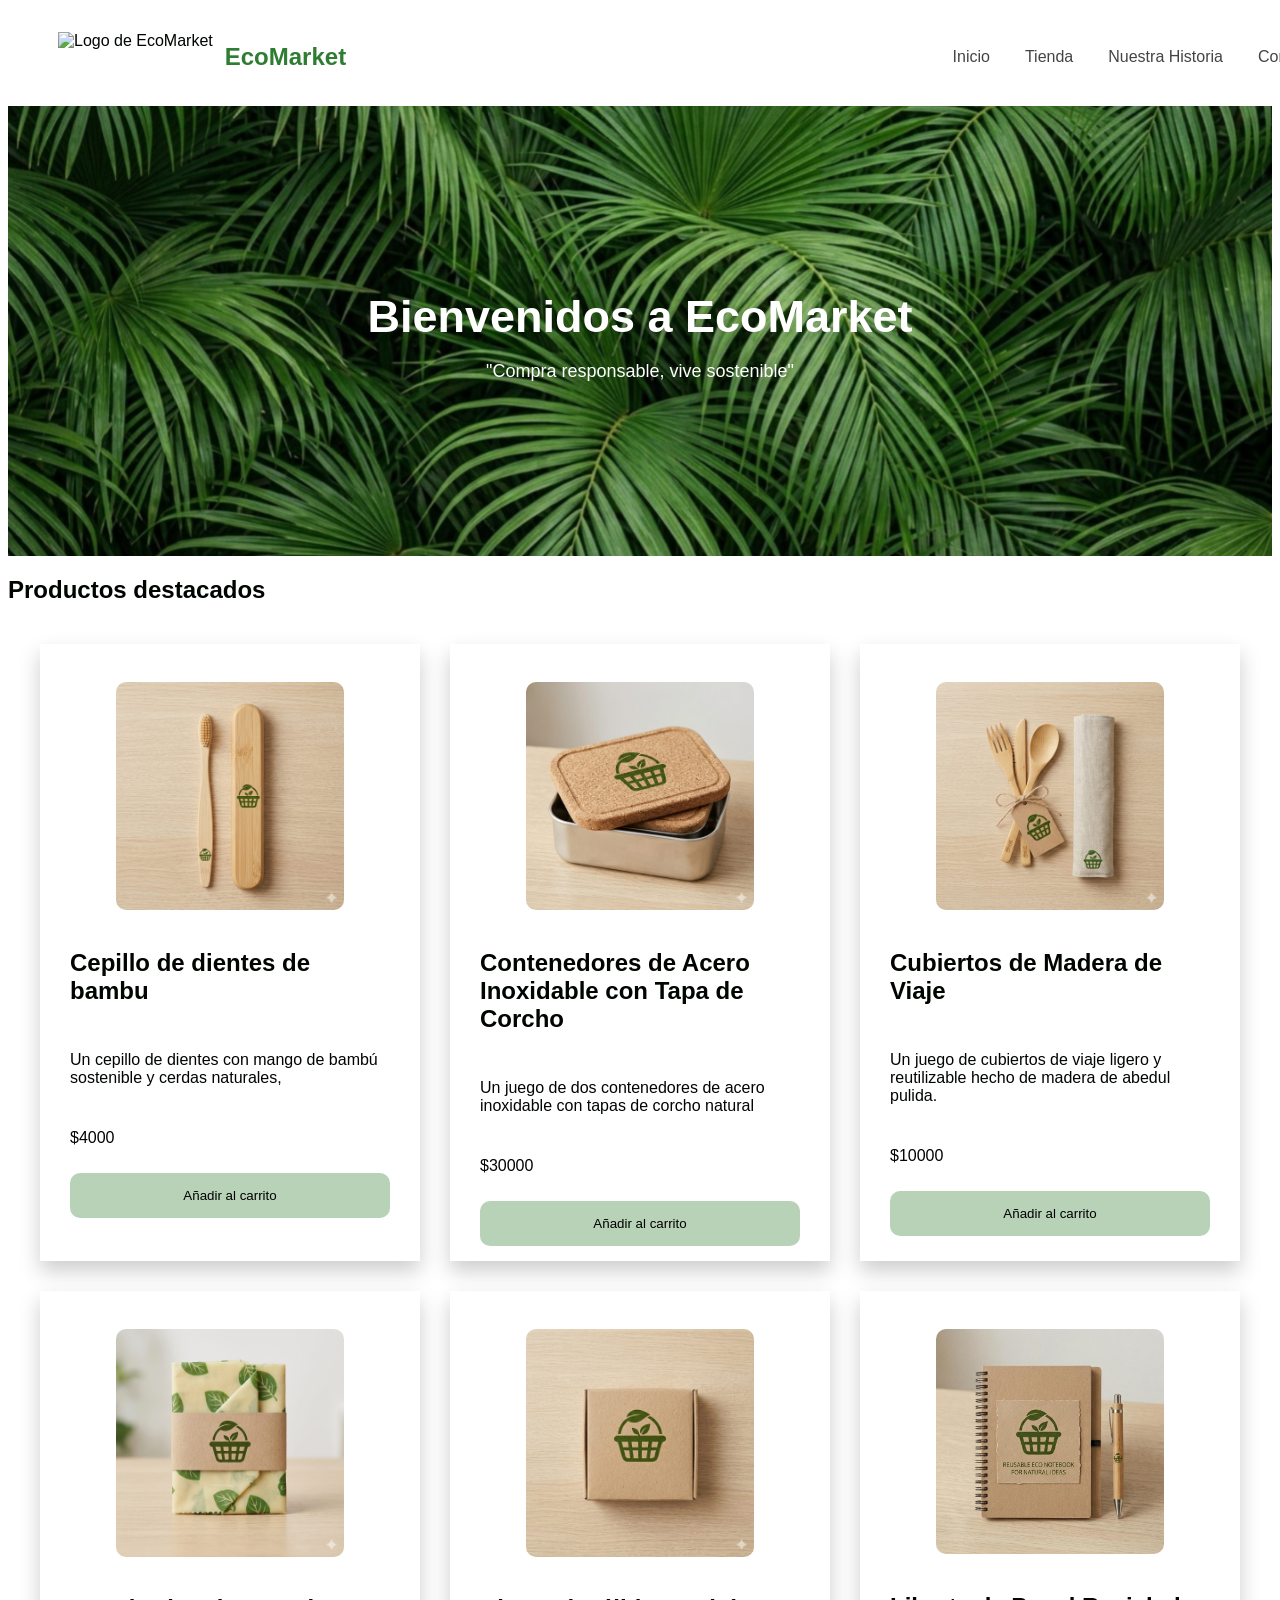
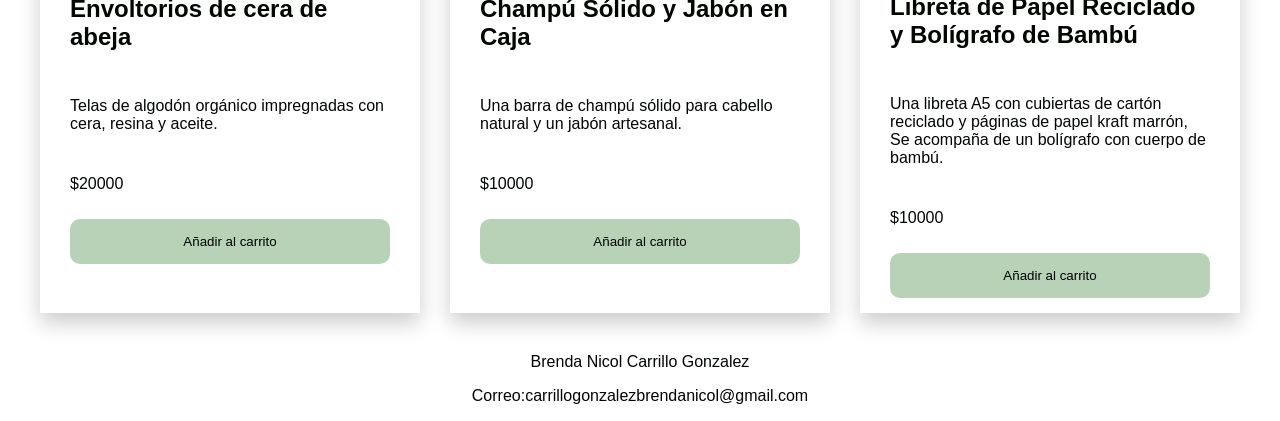
==== Proyecto EcoMarket/Proyecto-EcoMarket/Index.html @ d109c8c3 "Tercer commit" ====
<!DOCTYPE html>
<html lang="es">
<head>
    <meta charset="UTF-8">
    <meta name="viewport" content="width=device-width, initial-scale=1.0">
    <title>EcoMarket</title>
    <link rel="stylesheet" href="CSS/Style.css">

</head>
<body>
    <nav class="navegacion">
    <div class="logo-contenedor">
        <img src="imagenes/Logo.png" alt="Logo de EcoMarket" class="logo-img"></img>
        <h1 class="logo-texto">EcoMarket</h1>
    </div>
        <ul class="navegacion-links">
            <li><a href="#inicio">Inicio</a></li>
            <li><a href="#tienda">Tienda</a></li>
            <li><a href="#nuestra-historia.html">Nuestra Historia</a></li>
            <li><a href="#contacto">Contacto</a></li>
        </ul>
    </nav>

    <header class="hero-banner">
        <div class="hero-content">
            <h1>Bienvenidos a EcoMarket</h1>
            <p>"Compra responsable, vive sostenible"</p>
        </div>
</header>

<section id="inicio">

    <h2>Productos destacados</h2>

    <div class="contenedor-items">

        <div class="item">
            <div class="item-imagen">
                <img src="catalogo/cepillo de dientes.jpeg">
            </div>
            <div class="info-producto">
                <h2>Cepillo de dientes de bambu</h2>
                <p>Un cepillo de dientes con mango de bambú sostenible y cerdas naturales,</p>
                <p class="precio">$4000</p>
                <button>Añadir al carrito</button>
            </div>

        </div>

        <div class="item">
            <div class="item-imagen">
                <img src="catalogo/contenedor.jpeg">
            </div>
            <div class="info-producto">
                <h2>Contenedores de Acero Inoxidable con Tapa de Corcho</h2>
                <p>Un juego de dos contenedores de acero inoxidable
                    con tapas de corcho natural
                </p>
                <p class="precio">$30000</p>
                <button>Añadir al carrito</button>
            </div>
        </div>

        <div class="item">
            <div class="item-imagen">
                <img src="catalogo/cubiertos.jpeg">
            </div>
            <div class="info-producto">
                <h2>Cubiertos de Madera de Viaje</h2>
                <p>
                    Un juego de cubiertos de viaje ligero y reutilizable hecho de madera de abedul pulida.
                </p>
                <p class="precio">$10000</p>
                <button>Añadir al carrito</button>
            </div>
        </div>

        <div class="item">
            <div class="item-imagen">
                <img src="catalogo/Envoltorios.jpeg">
            </div>
            <div class="info-producto">
                <h2>Envoltorios de cera de abeja</h2>
                <p>
                    Telas de algodón orgánico impregnadas con cera, resina y aceite.
                </p>
                <p class="precio">$20000</p>
                <button>Añadir al carrito</button>
            </div>
        </div>
        
        <div class="item">
            <div class="item-imagen">
                <img src="catalogo/jabon.jpeg">
            </div>
            <div class="info-producto">
                <h2>Champú Sólido y Jabón en Caja</h2>
                <p>
                    Una barra de champú sólido para cabello natural y un jabón artesanal.
                </p>
                <p class="precio">$10000</p>
                <button>Añadir al carrito</button>
            </div>
        </div>

        <div class="item">
            <div class="item-imagen">
                <img src="catalogo/libreta.jpeg">
            </div>
            <div class="info-producto">
                <h2>Libreta de Papel Reciclado y Bolígrafo de Bambú</h2>
                <p>
                    Una libreta A5 con cubiertas de cartón reciclado y páginas de papel kraft marrón,
                    Se acompaña de un bolígrafo con cuerpo de bambú.
                </p>
                <p class="precio">$10000</p>
                <button>Añadir al carrito</button>
            </div>
        </div>

    </div>
</section>

<footer id="contacto">
    <p>Brenda Nicol Carrillo Gonzalez</p>
    <p>Correo:carrillogonzalezbrendanicol@gmail.com</p>

</footer>
</body>
</html>
---- Proyecto EcoMarket/Proyecto-EcoMarket/CSS/Style.css ----
body {
    font-family: arial, sans-serif;
    background-color: #ffffff;
    color: #000500;
}

.navegacion {
    display: flex;
    justify-content: space-between;
    align-items: center;
    padding: 15px 50px;
    background-color: #ffffff;
    width: 100%;
}

.logo-contenedor {
    display: flex;
    align-items: center;
    gap: 12px;
}

.logo-img {
    height: 50px;
    width: auto;
    display: block;
}

.logo-texto {
    font-size: 24px;
    font-weight: bold;
    color: #2e7d32;
    font-family: 'Arial', sans-serif;
}

.navegacion-links {
    display: flex;
    list-style: none;
    gap: 35px;
}

.navegacion-links a {
    text-decoration: none;
    color: #444444;
    font-size: 16px;
    font-weight: 500;
    transition: color 0.3s ease;
}

.navegacion-links a:hover {
    color: #2e7d32;
}

.hero-banner {
    background-image: url('../Imagenes/Banner.png');
    background-size: cover;
    background-position: center;
    width: 100%;
    height: 450px;
    display: flex;
    align-items: center;
    justify-content: center;
    text-align: center;
}

.hero-content {
    color: #ffffff;
}

.hero-content h1 {
    font-size: 45px;
    font-weight: 700;
    margin-bottom: 15px;
}

.hero-content p {
    font-size: 18px;
}

@media (min-width: 768px) {
    .contenedor {
        grid-template-columns: 1fr 1fr;
    }
}

@media (min-width: 768px) {
    .contenedor {
        grid-template-columns: 1fr 1fr;
    }
}

img {
    max-width: 100%;
}
.contenedor-items {
    display: grid;
    grid-template-columns: repeat(3,1fr);
    gap: 30px;
    padding: 20px;
    max-width: 1200px;
    margin: 20px auto;
    border-radius: 10px;
}

.item {
    box-shadow: 0 10px 20px rgba(0, 0, 0, 0.20);
}

.item img {
    width: 100%;
    height: auto;
    border: 10px 10px;
    transition: all .5s;
    object-fit: cover;
    border-radius: 10px;
}

.item:hover img {
    transform: scale(1.2);
}

.info-producto {
    padding: 15px 30px;
    display: flex;
    flex-direction: column;
    gap: 10px;
}

.info-producto button {
    border: none;
    background: none;
    background-color: #b7d2b6;
    padding: 15px 10px;
    border-radius: 10px;
    cursor: pointer;
    transition: all 1s ease;
}

.info-producto button:hover {
    background-color: #63a355;
    transform: scale(1.1)

}

footer {
    text-align: center;
}

.item-imagen {
    margin-left: 20%;
    margin-right: 20%;
    margin-top: 10%;
}
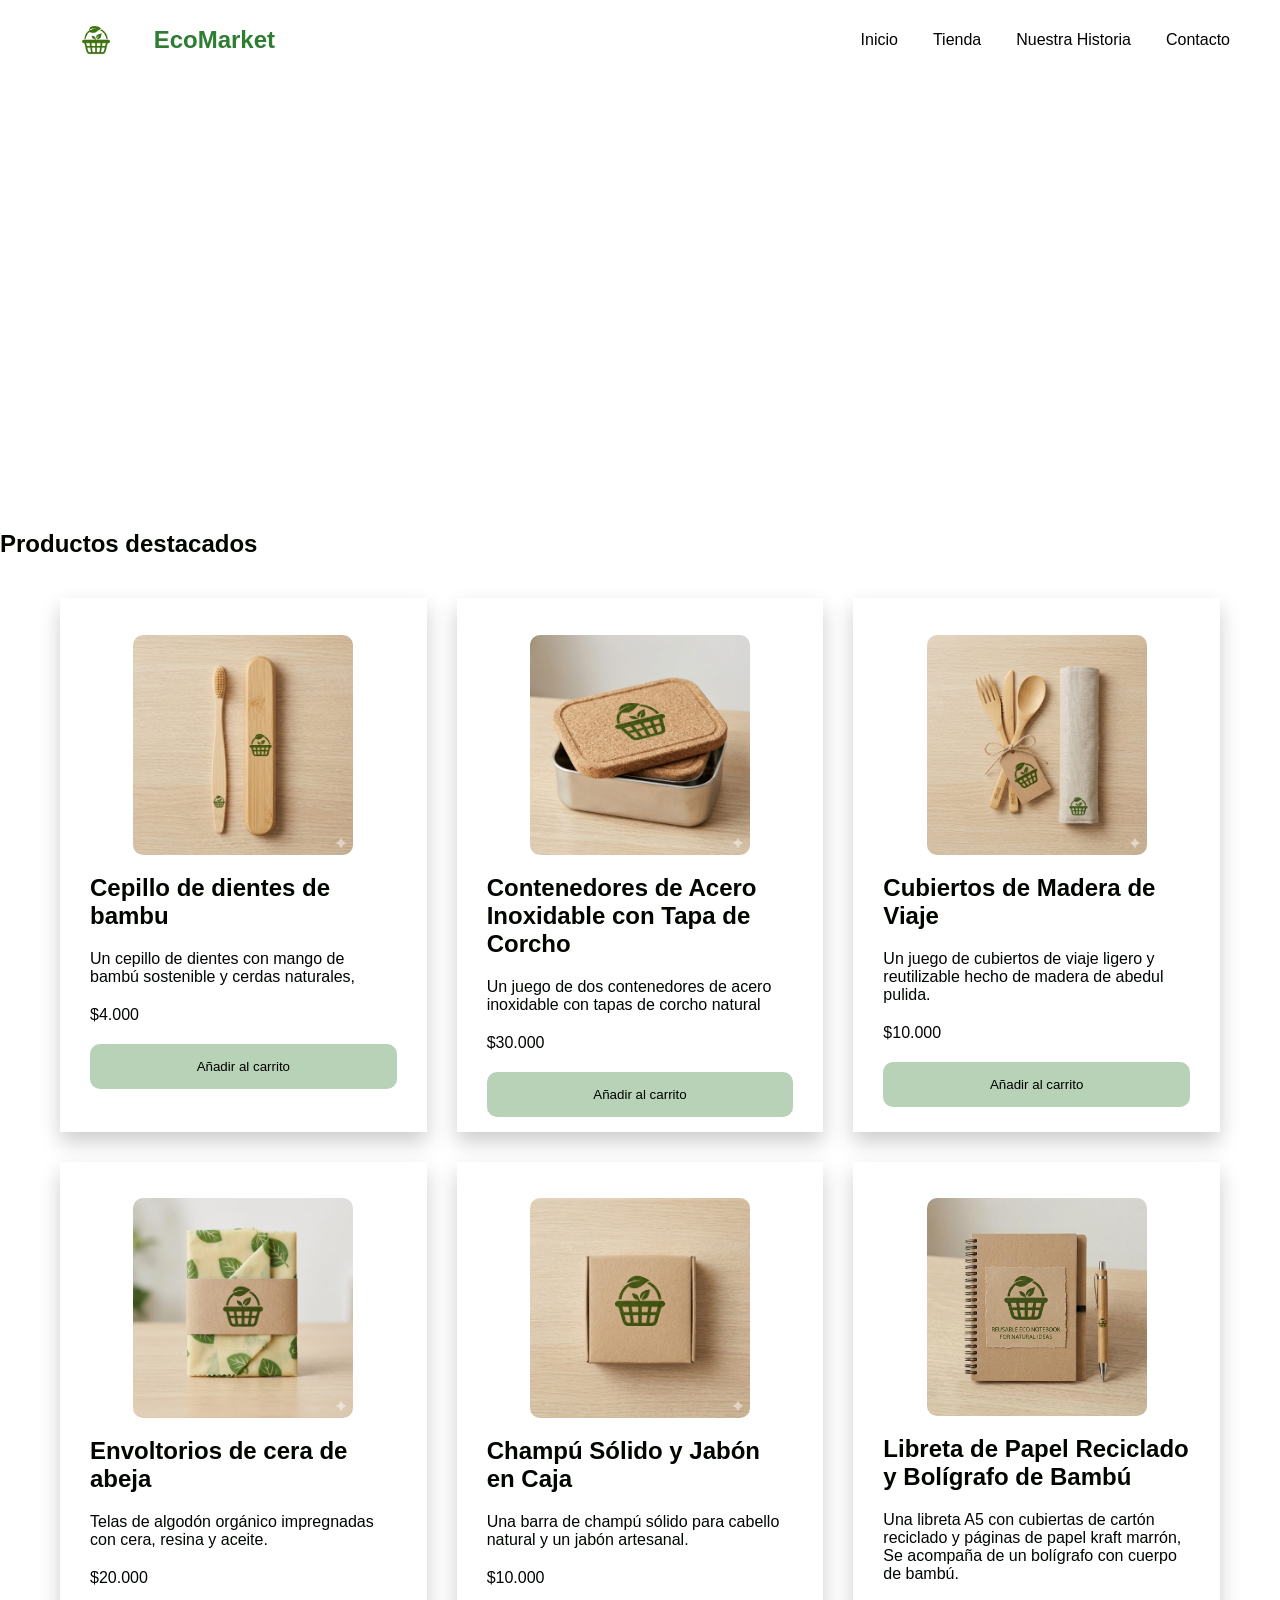
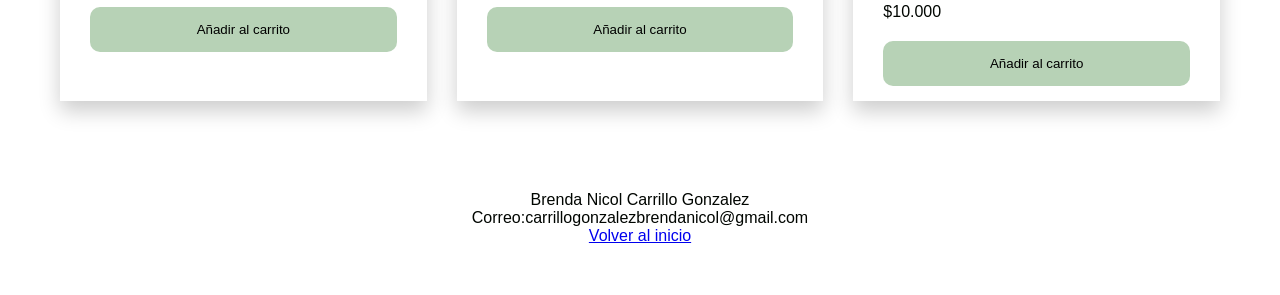
==== commit 0bb2ef27: "Cuarto commit" ====
--- a/Proyecto EcoMarket/Proyecto-EcoMarket/Index.html
+++ b/Proyecto EcoMarket/Proyecto-EcoMarket/Index.html
@@ -10,13 +10,13 @@
 <body>
     <nav class="navegacion">
     <div class="logo-contenedor">
-        <img src="imagenes/Logo.png" alt="Logo de EcoMarket" class="logo-img"></img>
+        <img src="Imagenes/Logo.png" alt="Logo de EcoMarket" class="logo-img"></img>
         <h1 class="logo-texto">EcoMarket</h1>
     </div>
         <ul class="navegacion-links">
             <li><a href="#inicio">Inicio</a></li>
-            <li><a href="#tienda">Tienda</a></li>
-            <li><a href="#nuestra-historia.html">Nuestra Historia</a></li>
+            <li><a href="tienda.html">Tienda</a></li>
+            <li><a href="SobreNosotros.html" target="_blank">Nuestra Historia</a></li>
             <li><a href="#contacto">Contacto</a></li>
         </ul>
     </nav>
@@ -26,7 +26,7 @@
             <h1>Bienvenidos a EcoMarket</h1>
             <p>"Compra responsable, vive sostenible"</p>
         </div>
-</header>
+    </header>
 
 <section id="inicio">
 
@@ -41,7 +41,7 @@
             <div class="info-producto">
                 <h2>Cepillo de dientes de bambu</h2>
                 <p>Un cepillo de dientes con mango de bambú sostenible y cerdas naturales,</p>
-                <p class="precio">$4000</p>
+                <p class="precio">$4.000</p>
                 <button>Añadir al carrito</button>
             </div>
 
@@ -56,7 +56,7 @@
                 <p>Un juego de dos contenedores de acero inoxidable
                     con tapas de corcho natural
                 </p>
-                <p class="precio">$30000</p>
+                <p class="precio">$30.000</p>
                 <button>Añadir al carrito</button>
             </div>
         </div>
@@ -70,7 +70,7 @@
                 <p>
                     Un juego de cubiertos de viaje ligero y reutilizable hecho de madera de abedul pulida.
                 </p>
-                <p class="precio">$10000</p>
+                <p class="precio">$10.000</p>
                 <button>Añadir al carrito</button>
             </div>
         </div>
@@ -84,11 +84,11 @@
                 <p>
                     Telas de algodón orgánico impregnadas con cera, resina y aceite.
                 </p>
-                <p class="precio">$20000</p>
+                <p class="precio">$20.000</p>
                 <button>Añadir al carrito</button>
             </div>
         </div>
-        
+
         <div class="item">
             <div class="item-imagen">
                 <img src="catalogo/jabon.jpeg">
@@ -98,7 +98,7 @@
                 <p>
                     Una barra de champú sólido para cabello natural y un jabón artesanal.
                 </p>
-                <p class="precio">$10000</p>
+                <p class="precio">$10.000</p>
                 <button>Añadir al carrito</button>
             </div>
         </div>
@@ -113,17 +113,18 @@
                     Una libreta A5 con cubiertas de cartón reciclado y páginas de papel kraft marrón,
                     Se acompaña de un bolígrafo con cuerpo de bambú.
                 </p>
-                <p class="precio">$10000</p>
+                <p class="precio">$10.000</p>
                 <button>Añadir al carrito</button>
             </div>
         </div>
-
     </div>
 </section>
 
 <footer id="contacto">
     <p>Brenda Nicol Carrillo Gonzalez</p>
     <p>Correo:carrillogonzalezbrendanicol@gmail.com</p>
+    <p><a href="#inicio">Volver al inicio</a></p>
+
 
 </footer>
 </body>
--- a/Proyecto EcoMarket/Proyecto-EcoMarket/CSS/Style.css
+++ b/Proyecto EcoMarket/Proyecto-EcoMarket/CSS/Style.css
@@ -1,3 +1,9 @@
+* {
+    margin: 0;
+    padding: 0;
+    box-sizing: border-box;
+}
+
 body {
     font-family: arial, sans-serif;
     background-color: #ffffff;
@@ -38,9 +44,9 @@
     gap: 35px;
 }
 
-.navegacion-links a {
+.navegacion-links a  {
     text-decoration: none;
-    color: #444444;
+    color: #000000;
     font-size: 16px;
     font-weight: 500;
     transition: color 0.3s ease;
@@ -51,7 +57,7 @@
 }
 
 .hero-banner {
-    background-image: url('../Imagenes/Banner.png');
+    background-image: url('../Imagenes/banner.png');
     background-size: cover;
     background-position: center;
     width: 100%;
@@ -91,6 +97,7 @@
 img {
     max-width: 100%;
 }
+
 .contenedor-items {
     display: grid;
     grid-template-columns: repeat(3,1fr);
@@ -100,7 +107,6 @@
     margin: 20px auto;
     border-radius: 10px;
 }
-
 .item {
     box-shadow: 0 10px 20px rgba(0, 0, 0, 0.20);
 }
@@ -122,14 +128,14 @@
     padding: 15px 30px;
     display: flex;
     flex-direction: column;
-    gap: 10px;
+    gap: 20px;
 }
 
 .info-producto button {
     border: none;
     background: none;
     background-color: #b7d2b6;
-    padding: 15px 10px;
+    padding: 15px 20px;
     border-radius: 10px;
     cursor: pointer;
     transition: all 1s ease;
@@ -143,6 +149,8 @@
 
 footer {
     text-align: center;
+    margin-top: 20px;
+    padding: 50px;
 }
 
 .item-imagen {
@@ -152,3 +160,4 @@
 }
 
 
+
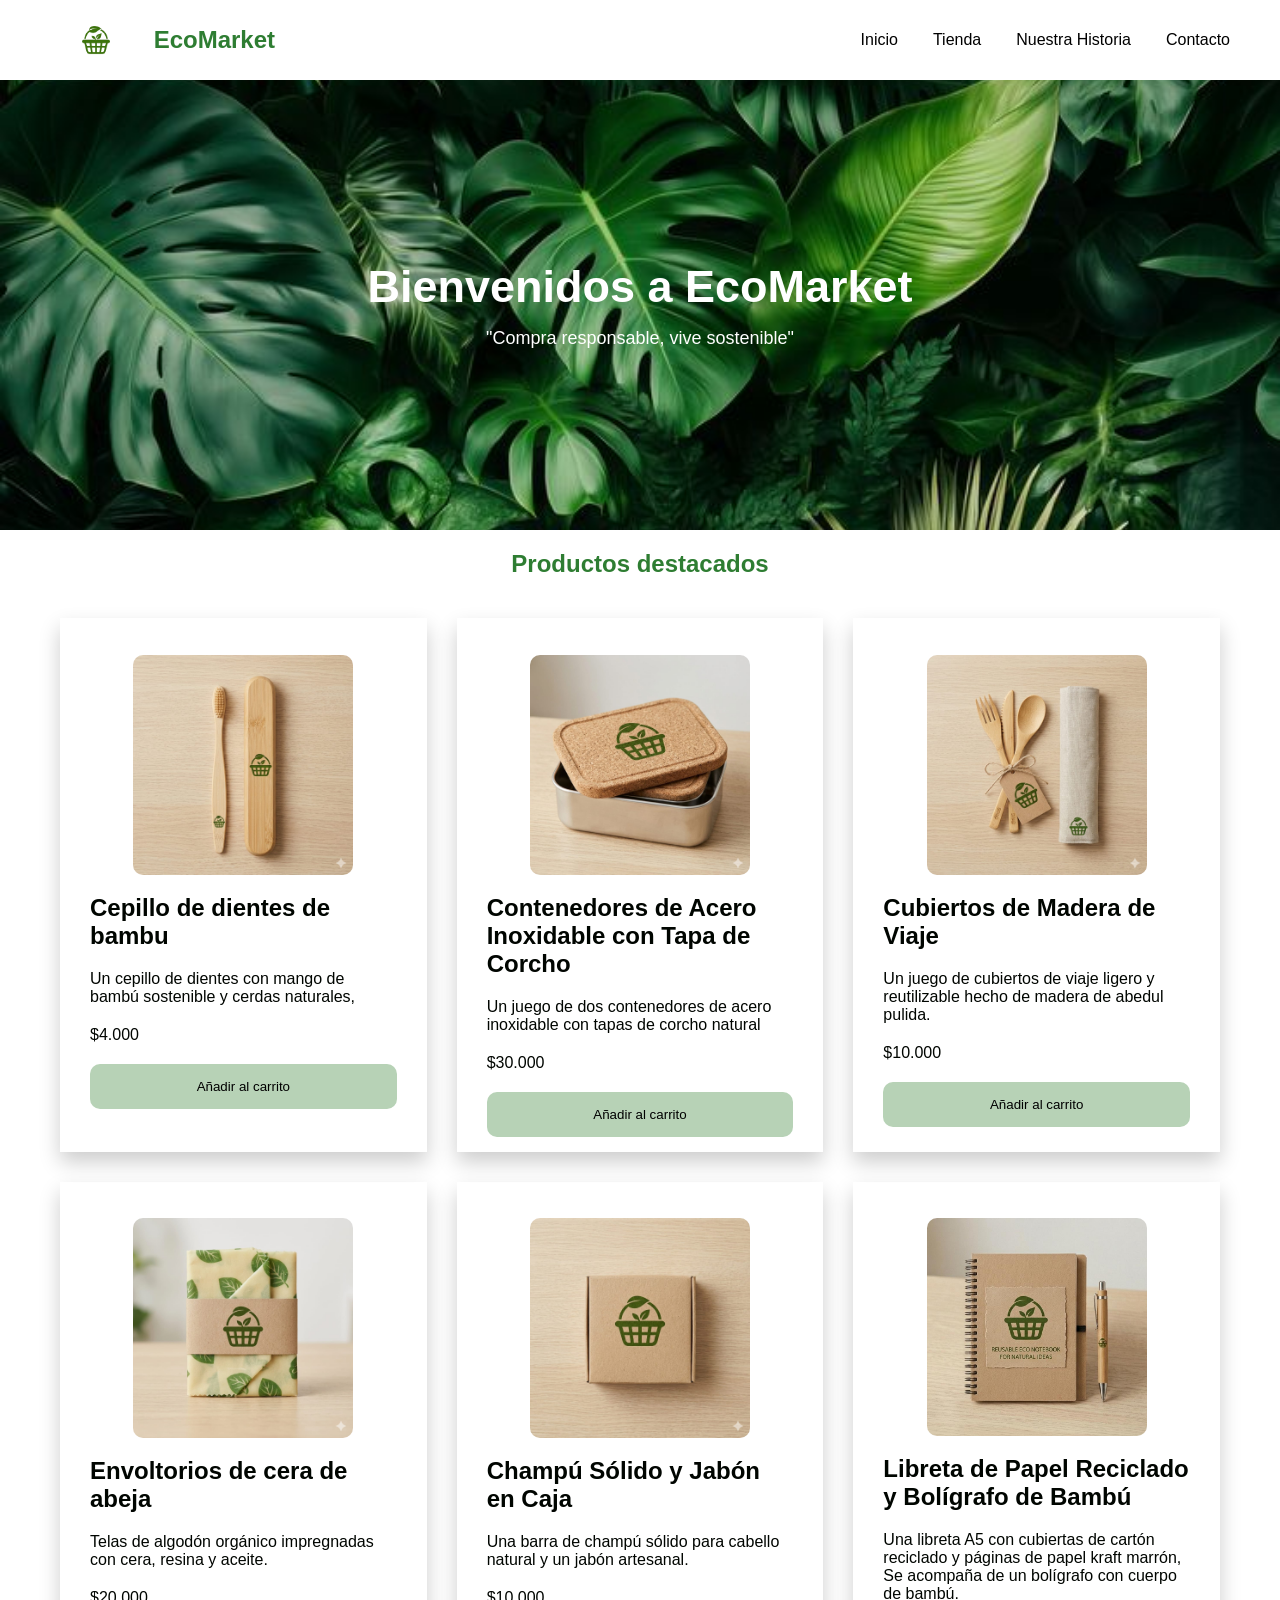
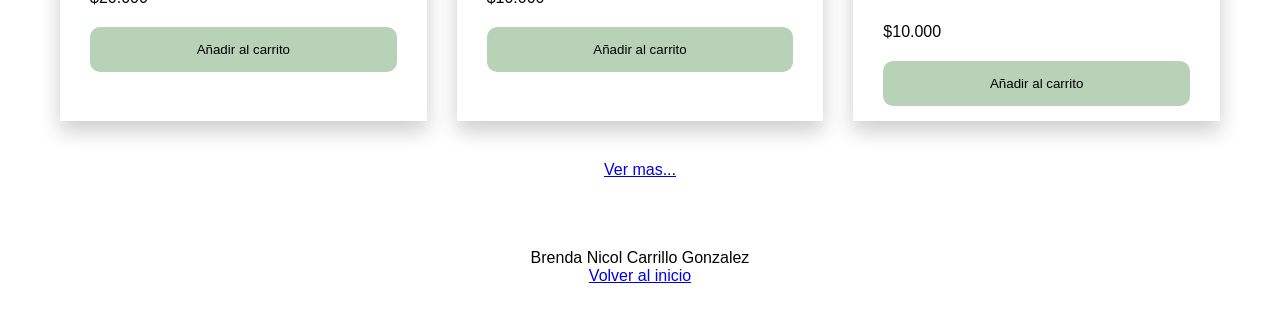
==== commit 45c15a0e: "Quinto commit" ====
--- a/Proyecto EcoMarket/Proyecto-EcoMarket/Index.html
+++ b/Proyecto EcoMarket/Proyecto-EcoMarket/Index.html
@@ -17,20 +17,20 @@
             <li><a href="#inicio">Inicio</a></li>
             <li><a href="tienda.html">Tienda</a></li>
             <li><a href="SobreNosotros.html" target="_blank">Nuestra Historia</a></li>
-            <li><a href="#contacto">Contacto</a></li>
+            <li><a href="contacto.html" target="_blank">Contacto</a></li>
         </ul>
     </nav>
 
-    <header class="hero-banner">
+    <header class="hero-banner" id="inicio">
         <div class="hero-content">
             <h1>Bienvenidos a EcoMarket</h1>
             <p>"Compra responsable, vive sostenible"</p>
         </div>
     </header>
 
-<section id="inicio">
+<section>
 
-    <h2>Productos destacados</h2>
+    <h2 class="inicio">Productos destacados</h2>
 
     <div class="contenedor-items">
 
@@ -120,12 +120,13 @@
     </div>
 </section>
 
+<div class="ver-mas">
+    <p><a href="tienda.html">Ver mas...</a></p>
+</div>
+
 <footer id="contacto">
     <p>Brenda Nicol Carrillo Gonzalez</p>
-    <p>Correo:carrillogonzalezbrendanicol@gmail.com</p>
-    <p><a href="#inicio">Volver al inicio</a></p>
-
-
+    <p><a href="#inicio" class="footer-links">Volver al inicio</a></p>
 </footer>
 </body>
 </html>
--- a/Proyecto EcoMarket/Proyecto-EcoMarket/CSS/Style.css
+++ b/Proyecto EcoMarket/Proyecto-EcoMarket/CSS/Style.css
@@ -17,6 +17,12 @@
     padding: 15px 50px;
     background-color: #ffffff;
     width: 100%;
+}
+
+.inicio {
+    text-align: center;
+    margin-top: 20px;
+    color: #2e7d32;
 }
 
 .logo-contenedor {
@@ -57,7 +63,7 @@
 }
 
 .hero-banner {
-    background-image: url('../Imagenes/banner.png');
+    background-image: url('../Imagenes/banner.jpeg');
     background-size: cover;
     background-position: center;
     width: 100%;
@@ -159,5 +165,19 @@
     margin-top: 10%;
 }
 
+.fotter-links a {
+    text-align: center ;
+}
+
+.fotter-links:hover {
+    color: #2e7d32;
+}
+
+.ver-mas {
+    text-align: center;
+    text-decoration: none;
+}
+   
 
 
+
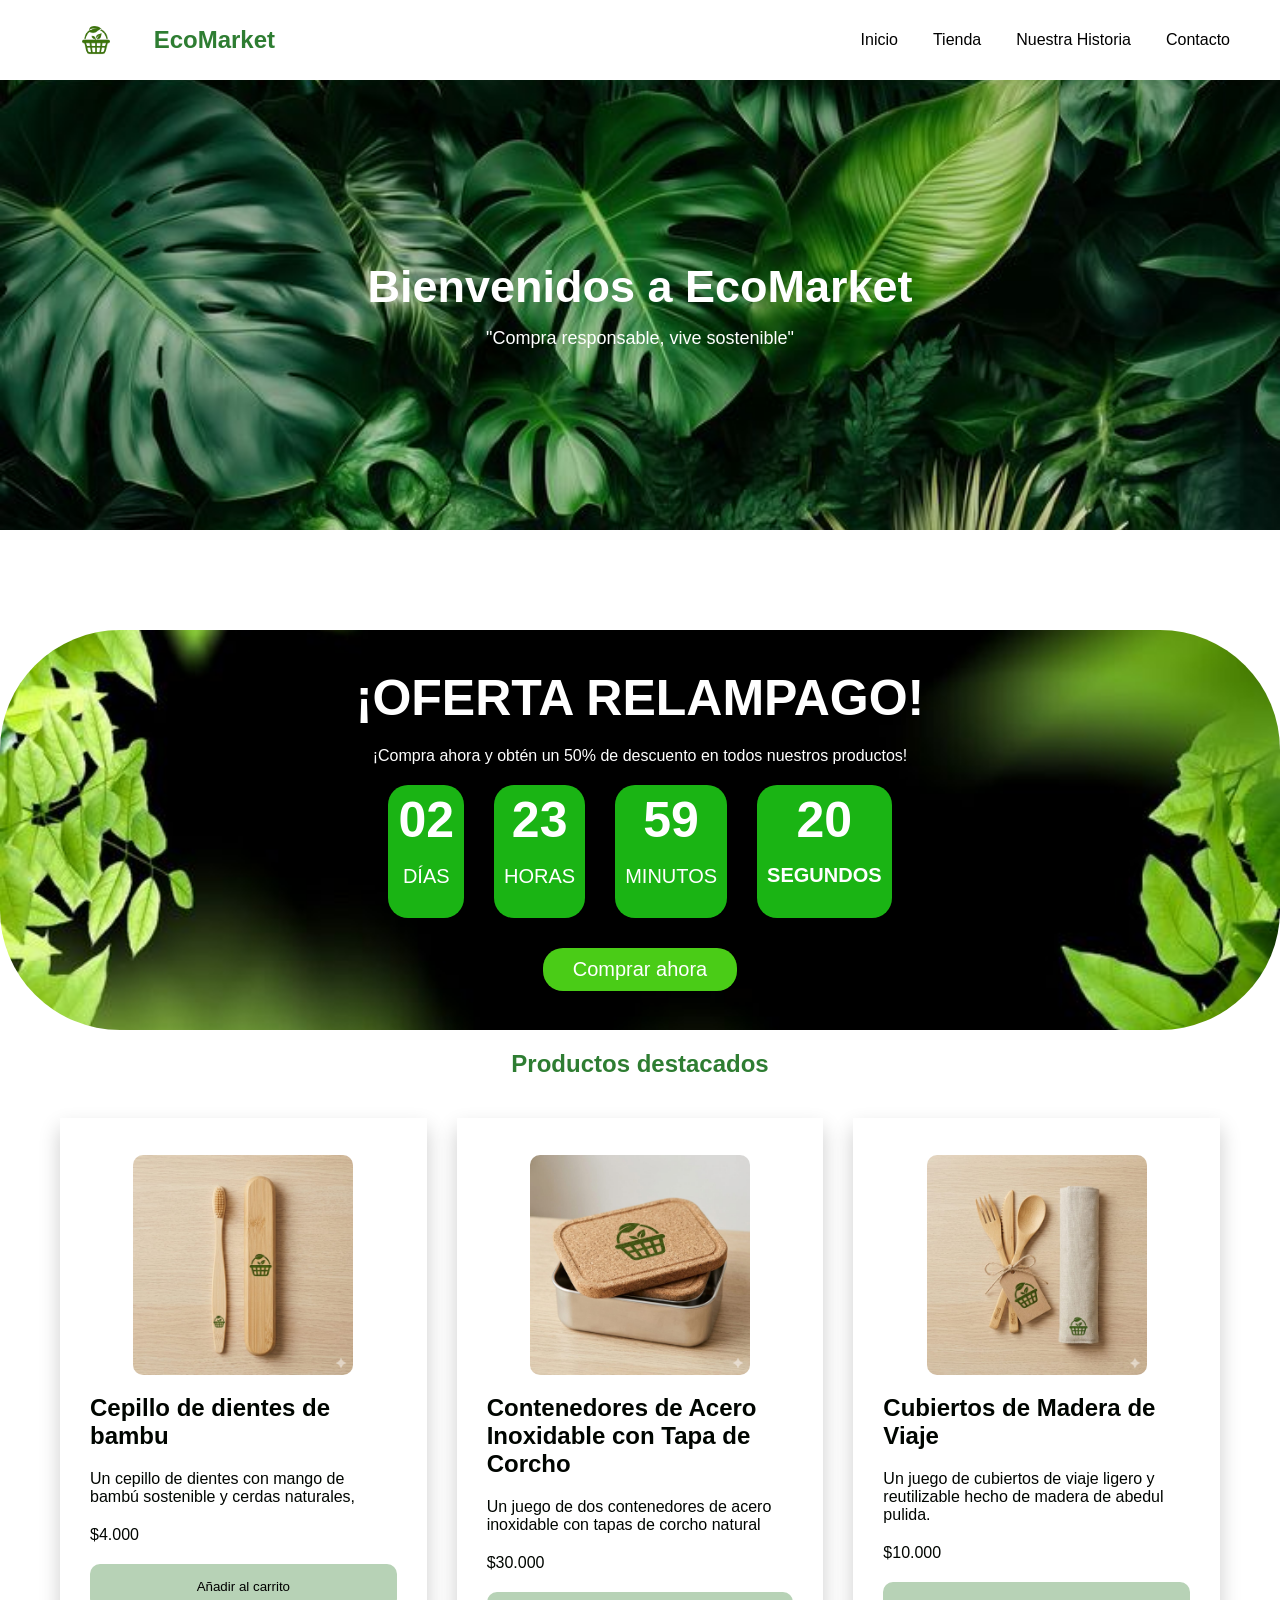
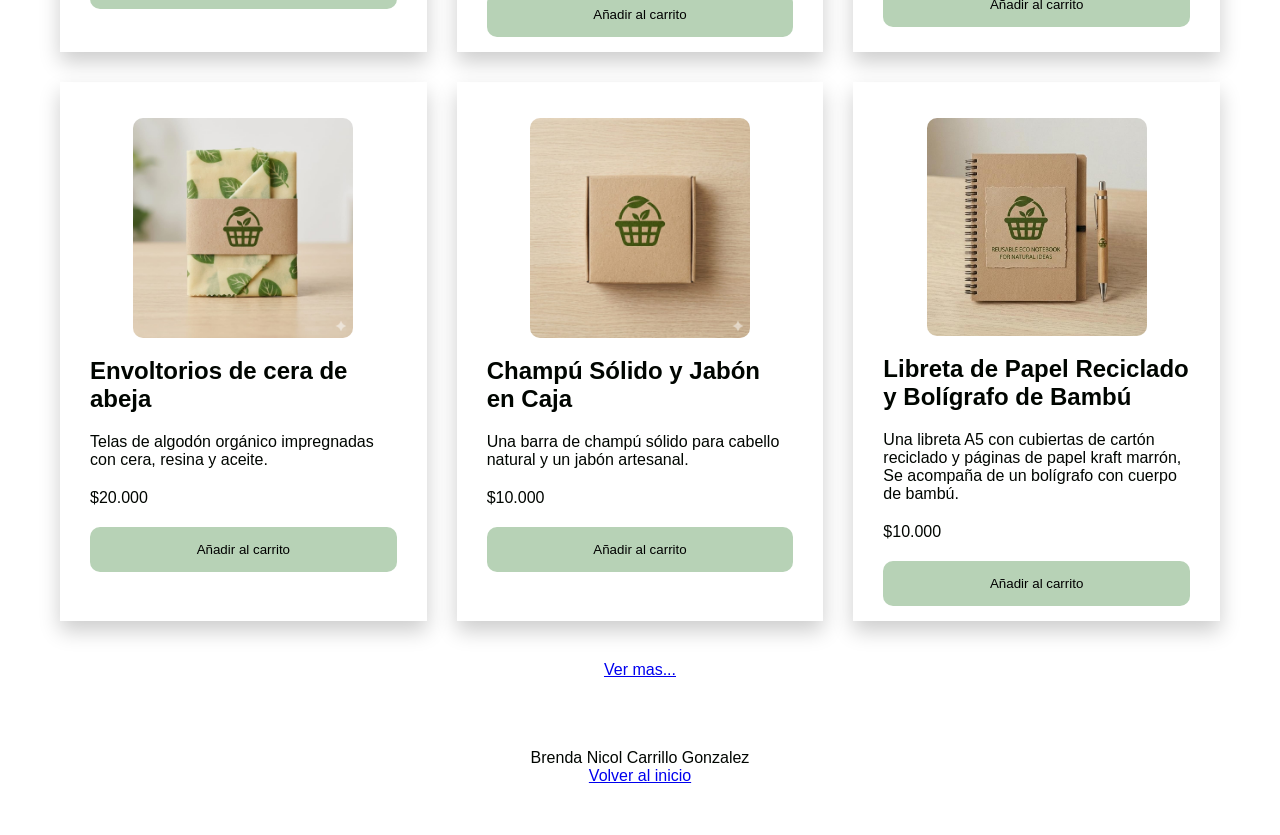
==== commit aadb87e4: "Commit Examen" ====
--- a/Proyecto EcoMarket/Proyecto-EcoMarket/Index.html
+++ b/Proyecto EcoMarket/Proyecto-EcoMarket/Index.html
@@ -15,7 +15,7 @@
     </div>
         <ul class="navegacion-links">
             <li><a href="#inicio">Inicio</a></li>
-            <li><a href="tienda.html">Tienda</a></li>
+            <li><a href="tienda.html" target="_blank">Tienda</a></li>
             <li><a href="SobreNosotros.html" target="_blank">Nuestra Historia</a></li>
             <li><a href="contacto.html" target="_blank">Contacto</a></li>
         </ul>
@@ -27,6 +27,47 @@
             <p>"Compra responsable, vive sostenible"</p>
         </div>
     </header>
+
+    <section class="banner-descuento">
+        <div class="contenido-banner">
+            <h1>¡OFERTA RELAMPAGO!</h1>
+            <p>
+                ¡Compra ahora y obtén un 50% de descuento en todos nuestros productos!
+            </p>
+
+            <div class="contador">
+                <div class="time-box">
+                    <div class="numeros">
+                        <div>02</div>
+                    </div>
+                    <p class="text">Días</p>
+                </div>
+        
+                <div class="time-box">
+                    <div class="numeros">
+                        <div>23</div>
+                    </div>
+                    <p class="text">Horas</p>
+                </div>
+        
+                <div class="time-box">
+                    <div class="numeros">
+                        <div>59</div>
+                    </div>
+                    <p class="text">Minutos</p>
+                </div>
+        
+                <div class="time-box">
+                    <div class="numeros">
+                        <div>20</div>
+                    <p class="text">Segundos</p>
+                </div>
+            </div>
+        </div>
+
+        <button class="boton"><a href="tienda.html">Comprar ahora</a></button>
+
+    </section>
 
 <section>
 
@@ -121,7 +162,7 @@
 </section>
 
 <div class="ver-mas">
-    <p><a href="tienda.html">Ver mas...</a></p>
+    <p><a href="tienda.html" target="_blank">Ver mas...</a></p>
 </div>
 
 <footer id="contacto">
--- a/Proyecto EcoMarket/Proyecto-EcoMarket/CSS/Style.css
+++ b/Proyecto EcoMarket/Proyecto-EcoMarket/CSS/Style.css
@@ -86,18 +86,6 @@
 
 .hero-content p {
     font-size: 18px;
-}
-
-@media (min-width: 768px) {
-    .contenedor {
-        grid-template-columns: 1fr 1fr;
-    }
-}
-
-@media (min-width: 768px) {
-    .contenedor {
-        grid-template-columns: 1fr 1fr;
-    }
 }
 
 img {
@@ -177,7 +165,166 @@
     text-align: center;
     text-decoration: none;
 }
-   
-
-
-
+
+@media screen and (max-width: 768px) {
+
+    .navegacion {
+        flex-direction: column;
+        padding: 15px;
+        text-align: center;
+    }
+
+    .navegacion-links {
+        flex-direction: row;
+        flex-wrap: wrap;
+        justify-content: center;
+        padding: 0;
+        margin-top: 15px;
+        gap: 15px;
+    }
+
+    .hero-banner {
+        padding: 60px 20px;
+    }
+
+    .hero-content h1 {
+        font-size: 1.8rem;
+    }
+
+    .hero-content p {
+        font-size: 1rem;
+    }
+
+    .contenedor-items {
+        display: flex;
+        flex-direction: column;
+        align-items: center;
+        padding: 10px;
+        gap: 25px;
+    }
+
+    .item {
+        width: 90%;
+        max-width: 350px;
+        margin: 0 auto;
+        box-sizing: border-box;
+    }
+
+    .item-imagen img {
+        width: 100%;
+        height: auto;
+    }
+
+    .inicio {
+        font-size: 1.6rem;
+        text-align: center;
+        margin-top: 30px;
+    }
+
+    footer {
+        text-align: center;
+        padding: 20px;
+    }
+}
+
+.banner-descuento {
+    background-image: url('../Imagenes/banner-descuento.jpeg');
+    background-size: cover;
+    background-position: center;
+    width: 100%;
+    height: 400px;
+    display: flex;
+    flex-direction: column;
+    align-items: center;
+    justify-content: center;
+    text-align: center;
+    border-radius: 120px;
+    margin-top: 100px;
+
+}
+
+.banner-descuento h2 {
+    color: #2e7d32;
+    font-size: 40px;
+    margin-top: 120px;
+}
+.contenido-banner {
+    color: white;
+}
+
+.contenido-banner h1 {
+    font-size: 50px;
+    margin-top: 100px;
+    animation: latido 4s ease-in-out infinite;
+}
+
+.contenido-banner p {
+    margin-bottom: 20px;
+    margin-top: 20px;
+}
+
+@keyframes latido {
+    0% {
+      transform: scale(1); 
+    }
+    50% {
+      transform: scale(1.15); 
+    }
+    100% {
+      transform: scale(1); 
+    }
+}
+
+.contador {
+    display: flex;
+    flex-direction: row;
+    justify-content: center;
+    gap: 30px;          
+}
+
+.numeros {
+    font-size: 50px;
+    font-weight: bold;
+    line-height: 1; 
+}
+
+.text {
+    font-size: 20px;
+    text-transform: uppercase;
+    color: #ffffff;
+    margin-top: 5px;
+}
+
+
+.boton {
+    background-color: none;
+    border: none;
+    background-color: #4acc17;
+    font-size: 20px;
+    color: white;
+    padding: 10px 30px;
+    border-radius: 20px;
+    margin-top: 30px;
+    margin-bottom: 100px;
+    transition: all .4s ease;
+}
+
+.boton a {
+    text-decoration: none;
+    color: white;
+}
+
+.boton:hover {
+    background-color: #56a039;
+    color: rgb(255, 255, 255);
+    transform: scale(1.2);
+}
+
+.time-box {
+    display: flex;
+    flex-direction: column;
+    align-items: center;
+    background-color: #1ab414;
+    border-radius: 20px;
+    padding: 10px;
+}
